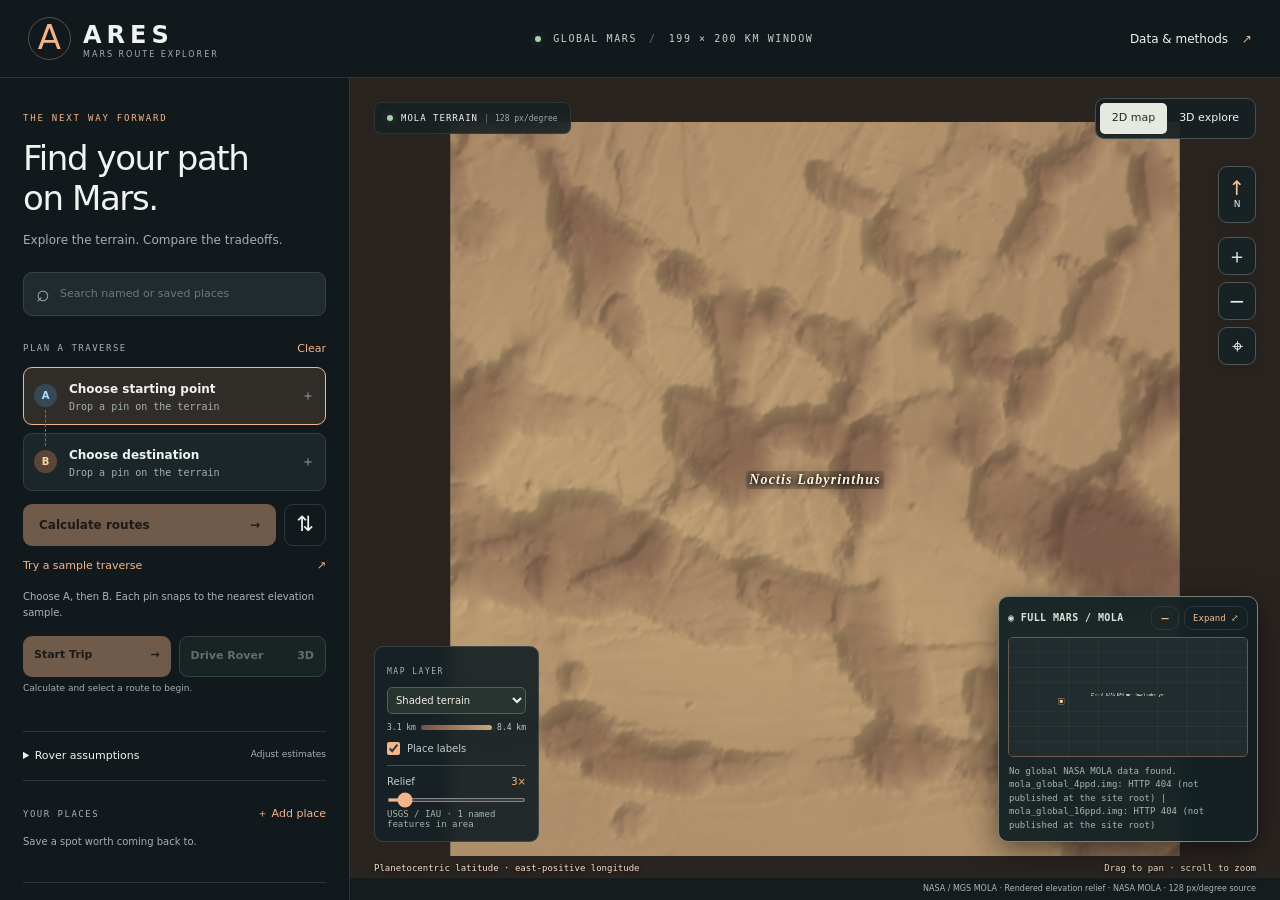
==== index.html @ cc0c3eae "Add files via upload" ====
<!doctype html>
<html lang="en">
<head>
<meta charset="utf-8"><meta name="viewport" content="width=device-width,initial-scale=1">
<meta name="theme-color" content="#11191c"><title>ARES V6 · Mars route explorer</title>
<link rel="stylesheet" href="style.css"><script defer src="bridge.js?v=6.1.1"></script><script defer src="app.js?v=6.1.1"></script>
</head>
<body>
<header class="topbar"><a class="brand" href="./" aria-label="ARES home"><span class="brandmark">A</span><strong>ARES<span>MARS ROUTE EXPLORER</span></strong></a><div class="mission"><span class="live-dot"></span> NOCTIS LABYRINTHUS <span class="divider">/</span> <span id="extent">GLOBAL MARS · REGIONAL ROUTING</span></div><button id="aboutBtn" class="subtle">Data & methods <span>↗</span></button></header>
<main>
<aside class="sidebar">
<div class="intro"><span class="eyebrow">THE NEXT WAY FORWARD</span><h1>Find your path<br>on Mars.</h1><p>Explore the terrain. Compare the tradeoffs.</p></div>
<div class="searchwrap"><span>⌕</span><input id="search" type="search" autocomplete="off" placeholder="Search named or saved places" aria-label="Search named and saved places"><div id="searchResults" class="search-results" hidden></div></div>
<div class="section-label">PLAN A TRAVERSE <button id="clearBtn" class="textbutton">Clear</button></div>
<div class="pin-inputs"><button id="startBtn" class="pin-input"><b class="pin-letter start">A</b><span><strong>Choose starting point</strong><small id="startText">Drop a pin on the terrain</small></span><i>＋</i></button><span class="pin-connector"></span><button id="endBtn" class="pin-input"><b class="pin-letter end">B</b><span><strong>Choose destination</strong><small id="endText">Drop a pin on the terrain</small></span><i>＋</i></button></div>
<div class="plan-row"><button id="planBtn" class="primary" disabled>Calculate routes <span>→</span></button><button id="swapBtn" class="square" title="Swap starting point and destination" aria-label="Swap pins">⇅</button></div>
<button id="demoBtn" class="sample-button">Try a sample traverse <span>↗</span></button>
<div id="routeStatus" class="route-status" role="status" aria-live="polite">Choose A, then B. Each pin snaps to the nearest elevation sample.</div>
<div class="trip-actions"><button id="startTripBtn" class="primary" disabled>Start Trip <span>→</span></button><button id="driveBtn" disabled>Drive Rover <span>3D</span></button></div><p id="tripActionHint" class="micro">Calculate and select a route to begin.</p><div id="routeCards" class="route-cards"></div>
<details class="rover-settings"><summary>Rover assumptions <span>Adjust estimates</span></summary><p class="micro">Concept rover, not a NASA vehicle specification.</p><div class="setting-grid">
<label>Level speed <span>km/h</span><input id="speed" type="number" min="0.01" max="20" step="0.01" value="2"></label>
<label>Mass <span>kg</span><input id="mass" type="number" min="50" max="10000" step="1" value="900"></label>
<label>Electronics <span>W</span><input id="power" type="number" min="0" max="5000" step="1" value="100"></label>
<label>Slope ceiling <span>°</span><input id="maxSlope" type="number" min="1" max="35" step="1" value="25"></label>
<label>Drive per sol <span>h</span><input id="hoursPerSol" type="number" min="0.1" max="24.6" step="0.1" value="6"></label>
<label>Efficiency <span>0–1</span><input id="efficiency" type="number" min="0.1" max="1" step="0.01" value="0.6"></label>
<label>Rolling coefficient<input id="rolling" type="number" min="0.01" max="0.5" step="0.01" value="0.08"></label>
</div><p class="micro">Safety routes use at most 15°. Changes clear previous estimates; calculate again to apply.</p></details>
<div class="section-label saved-title">YOUR PLACES <button id="favoriteBtn" class="textbutton">＋ Add place</button></div><div id="favorites" class="favorites"><p class="micro">Save a spot worth coming back to.</p></div>
<div class="sidebar-foot"><span class="tiny-orbit">◎</span><div>FOUNDING FATHERS<span>NASA Space Apps 2026 · Independent prototype</span></div></div>
</aside>
<section class="map-column" id="mapColumn" aria-label="Interactive Mars map">
<div id="map" class="map"><div id="terrainLoading" class="loading"><div class="spinner"></div><strong>Unfolding the Martian terrain</strong><span>Loading NASA MOLA terrain in your browser</span></div><div id="labels" class="labels"></div>
<div class="map-top"><div class="map-badge"><span class="live-dot"></span> MOLA TERRAIN <span>128 px/degree</span></div><div class="map-view-actions"><button id="profileToggle" class="profile-toggle" hidden aria-expanded="false" aria-controls="profilePanel">Show elevation</button><div class="view-switch"><button id="view2d" class="active">2D map</button><button id="view3d">3D explore</button></div></div></div>
<div id="actionHint" hidden class="action-hint">Click to place your starting point <button id="cancelTool" aria-label="Cancel pin placement">×</button></div>
<div class="map-tools"><button id="northBtn" class="compass" title="Face north" aria-label="Face north"><span id="compassArrow">↑</span><small>N</small></button><button id="zoomIn" aria-label="Zoom in">＋</button><button id="zoomOut" aria-label="Zoom out">−</button><button id="fitBtn" aria-label="Fit study area" title="Fit study area">⌖</button></div>
<div class="layer-panel"><label for="layer">MAP LAYER</label><select id="layer"><option value="terrain">Shaded terrain</option><option value="elevation">Elevation</option><option value="slope">Slope & barriers</option></select><div id="layerLegend" class="layer-legend"><span>Low</span><i></i><span>High</span></div><label class="check"><input id="labelsToggle" type="checkbox" checked> Place labels</label><label class="exaggeration">Relief <output id="exagValue">3×</output><input id="exaggeration" type="range" min="0" max="36" value="3" step="0.5"></label></div>
<div class="map-bottom"><span id="hoverReadout">Planetocentric latitude · east-positive longitude</span><span id="navigationHint">Drag to pan · scroll to zoom</span></div><div class="map-attribution">NASA / MGS MOLA · Rendered elevation relief · <span id="scaleLabel">200 km region</span></div>
</div>
<section id="profilePanel" hidden class="profile-panel" aria-label="Selected route elevation profile"><div class="profile-heading"><div><span class="eyebrow">READ THE TERRAIN</span><h2 id="profileTitle">Elevation along your route</h2></div><div id="profileStats" class="profile-stats"><span>Choose two points to compare routes</span></div></div><div class="chartwrap"><canvas id="profileChart" aria-label="Elevation above the MOLA areoid versus route distance"></canvas><div id="chartEmpty">Every journey starts with two points.<small>Drop A and B above, or try the sample traverse.</small></div><div id="chartTip" hidden></div></div><div class="profile-foot"><span id="profileFoot">Elevation: metres above MOLA areoid</span><span>Regional estimates · not certified navigation</span></div></section>
</section>
</main>
<div id="toast" class="toast" role="status" hidden></div>
<dialog id="placeDialog"><form id="placeForm"><span class="eyebrow">A PLACE TO RETURN TO</span><h2>Save this spot</h2><p id="placeCoords"></p><label>Place name<input id="placeName" maxlength="60" required placeholder="e.g. Northern lookout" autocomplete="off"></label><div class="dialog-actions"><button type="button" id="cancelPlace">Cancel</button><button class="primary" type="submit">Save place</button></div></form></dialog>
<dialog id="aboutDialog" class="about-dialog"><button id="closeAbout" class="close-dialog" aria-label="Close data and methods">×</button><span class="eyebrow">REAL TOPOGRAPHY. EXPLICIT ASSUMPTIONS.</span><h2>A map for exploring possibilities.</h2><p>ARES is a regional Mars route-planning prototype for NASA Space Apps 2026 — Founding Fathers. The original high-resolution Noctis Labyrinthus region is preserved, and region selection supports global MOLA when authentic NASA data is bundled with the deployed site.</p>
<h3>Data used</h3><ul class="sources"><li><a href="https://pds-geosciences.wustl.edu/missions/mgs/megdr.html" target="_blank" rel="noreferrer">NASA Planetary Data System · MGS MOLA MEGDR ↗</a><p>Topography from NASA’s Mars Global Surveyor Mars Orbiter Laser Altimeter. Product <code>MEGT00N180HB.IMG</code>, version 2.0, 128 pixels/degree. The original high-resolution Noctis terrain and Viking imagery are stored in mars_map.bin, not in the Python server. Elevations are signed 16-bit metres above the MOLA areoid, not planetary radii. Pixel centres use planetocentric latitude and east-positive longitude.</p><a href="https://pds-geosciences.wustl.edu/mgs/urn-nasa-pds-mgs_mola_topography_derived/meg128/megt00n180hb.lbl" target="_blank" rel="noreferrer">Original product label</a> · <a href="https://pds-geosciences.wustl.edu/mgs/urn-nasa-pds-mgs_mola_topography_derived/meg128/megt00n180hb.img" target="_blank" rel="noreferrer">Original elevation file (124 MB)</a></li>
<li><a href="https://planetarynames.wr.usgs.gov/GIS_Downloads" target="_blank" rel="noreferrer">USGS / IAU Gazetteer of Planetary Nomenclature ↗</a><p>Official named-feature centres inside the crop, extracted from the USGS Gazetteer of Planetary Nomenclature data. These are regional label anchors, not destinations certified for landing or driving. Your saved places are separate, personal labels.</p></li><li><a href="https://trek.nasa.gov/mars/" target="_blank" rel="noreferrer">NASA / JPL Mars Trek ↗</a><p>Reference explorer supplied in the brief. No Mars Trek screenshots or 3D assets are repackaged. Our map is shaded directly from the embedded MOLA elevations; the brown palette is illustrative, not true-colour orbital photography.</p></li></ul>
<h3>V6 static hosting and planet-wide terrain</h3><p>GitHub Pages runs this app directly in the browser, with Python routing via Pyodide. The Noctis area works using the supplied local binary. For global terrain, include real NASA MOLA MEGDR files (4 or 16 pixels per degree). The provided GitHub Pages Action can retrieve these original files at deployment, subject to NASA server availability. Selecting the whole planet is for coarse global visualization, not detailed rover hazard assessment. USGS/IAU named features come from the bundled gazetteer.</p><h3>Three A* objectives</h3><p>All searches use the full 433 × 433 grid and eight neighbours. Paths cannot cross diagonally between blocked cells. Both edge grade and local terrain slope are checked. Pins snap to native cells, within the current sampled elevation cell. Lines follow grid edges without cosmetic smoothing. Diagonals crossing a mesh triangle boundary are split at that boundary for distance, grade, energy and profile calculations.</p><ul><li><b>Fastest:</b> minimizes driving hours. Speed decreases with grade and DEM roughness.</li><li><b>Lowest energy:</b> minimizes rolling work, uphill gravitational work and electronics consumption. Gravity is assumed to be 3.71 m/s²; no downhill regeneration is credited.</li><li><b>Gentlest terrain:</b> minimizes distance weighted by slope and coarse DEM roughness; the slope ceiling is the lower of your setting and 15°. This is a safety and comfort proxy, not a measured accident probability.</li></ul><p>Heuristics are lower bounds on their respective costs. The algorithm may return identical paths when objectives agree. It reports no route when constraints cannot be met; it never substitutes a straight line.</p>
<h3>Model details & limits</h3><p>Speed = level speed ÷ [1 + (grade/10°)² + 0.35 × roughness]. Energy (Wh) = mass × 3.71 × [rolling coefficient × surface distance + uphill rise] ÷ (3,600 × efficiency), plus electronics watts × driving hours; distances in this energy formula are metres. Safety cost = km × [1 + 5 × (local slope/10°)² + 2 × roughness]. Roughness is the absolute four-neighbour elevation Laplacian divided by 200 m, capped at 3.</p><p>Distances use a 3,396 km Mars sphere and latitude-aware edge lengths. Display projection is local equirectangular. 3D relief exaggeration affects only the view. Drive sols divide driving hours by your selected hours per sol; stops, charging and mission operations are excluded.</p><p><b>The original Noctis samples are about 460 m apart. Larger selected areas are much coarser.</b> Some source cells are interpolated, and source-track gaps can be kilometres wide. Rock hazards, wheel-scale slopes, sand, soil bearing strength, traction and weather cannot be inferred reliably. This app is for comparing regional concepts, not commanding a rover.</p>
<h3>Version 3 driving controls</h3><p>WASD drives; Q/E turns in place without moving. Space brakes; C changes camera; P pauses; R resets the rover. In first person, drag the scene or use arrow keys to look around, and press L to centre. Automatic forward view is also available. Travel can be set from 1× to 100×, including decimal values. The simulation slope ceiling is independent of the route planner.</p><p>Every instruction waypoint is marked in the 3D world. The minimap shows only your next waypoint and the route trace. Passing within 150 m completes a waypoint; joining a later leg within 750 m skips earlier steps. Passing the end of a leg within this corridor also advances guidance. Progress never moves backward. Local minimap width can be set from 0.1 to 200 km.</p><h3>New surface imagery</h3><p>The sandbox includes a geographically cropped <a href="https://trek.nasa.gov/tiles/apidoc/trekAPI.html?body=mars" target="_blank" rel="noopener">NASA Mars Trek Viking VIS global colour mosaic</a>, layer <code>Mars_Viking_MDIM21_ClrMosaic_global_232m</code> (USGS MDIM 2.1). Level 7 WMTS tiles (about 326 m/pixel) were resampled to a 1024 × 1024 crop. It is embedded for offline use and aligned to the existing MOLA grid. Orbital imagery is regional, not wheel-scale detail. Procedural grain adds visual texture only; it does not affect elevation, obstacles, routes, or safety estimates. Daylight, sky and dust settings are illustrative.</p><h3>Trip directions & rover sandbox</h3><p>Start Trip lists exact collinear legs of your selected A* path. Bearings run clockwise from north; positive turn angles mean right, negative mean left. Elevation is in metres above the MOLA areoid. The upcoming turn occurs at the end of the listed leg. The last leg ends at the destination; the arrival entry has zero distance and no turn.</p><p>Drive Rover opens a new tab with an immutable copy of that route. Use W to accelerate, S to brake/reverse, A/D to steer, Space to brake, C to change camera, P to pause and R to reset. The on-screen keys support mouse and touch. Navigation automatically picks up later legs and accepts broad pass-by zones, as described above. The minimap, compass and off-route warning update from your position.</p><p>The sandbox uses true-scale MOLA relief (1×), a stylized six-wheel rover, arcade handling and selectable travel multipliers. The Viking orbital texture is real imagery; fine surface grain is decorative and is not hazard data. The rover stays on the DEM, stops at study-area boundaries and starts with the selected route's slope ceiling, then lets you change the driving ceiling independently. This is not validated vehicle dynamics. Plan times and energy estimates remain unchanged by gameplay.</p><p>WebGL provides the main renderer, with a lower-detail software 3D fallback. Switching away from the driving tab pauses it and clears held keys. V6 trip snapshots are stored in this browser and can be opened in a new rover-driving tab on the same published origin. Browser storage may be cleared at any time.</p><h3>Run & storage</h3><p>V6 runs as a static website on GitHub Pages. The published site needs no Python server. The browser loads Pyodide to execute the original routing algorithms; the JS bridge reads bundled terrain and site assets. Run <code>python -m http.server</code> locally only for development. GitHub Actions can download the optional authentic NASA global MOLA data during deployment. Hardware WebGL provides the full-resolution 3D mesh; browsers without WebGL use a software 3D renderer with a coarser display mesh. Routing always uses native-resolution data. Saved places stay in this browser’s local storage and are not synced. Changing the host or port creates a different browser storage origin.</p><p>Three.js r128 and OrbitControls are bundled under the MIT licence in app.js. Noctis source data retrieved 14 November 2026; the USGS/IAU Gazetteer file was provided with V6. Dataset details and crop checksum:</p><pre id="dataProvenance"></pre></dialog>
<dialog id="directionsDialog" class="directions-dialog"><header><div><span class="eyebrow">YOUR TRAVERSE, STEP BY STEP</span><h2 id="directionsTitle">Trip directions</h2><p id="directionsSummary"></p></div><button id="closeDirections" aria-label="Close directions">×</button></header><div class="directions-note">Bearings are clockwise from north. Each leg lists its distance, elevation and the turn at its end. These directions preserve every turn of the computed grid path.</div><ol id="directionsList" class="directions-list"></ol><footer><span>MOLA regional navigation · grid resolution varies by selected area</span><button id="dialogDriveBtn" class="primary">Drive this route</button></footer></dialog>
<section id="driveShell" hidden aria-label="Mars rover driving sandbox">
<header class="drive-header"><a class="brand" href="./" title="Return to planner"><span class="brandmark">A</span><strong>ARES<span>SURFACE OPERATIONS</span></strong></a><div class="drive-mission"><span class="live-dot"></span><span id="driveRouteName">LOADING TRAVERSE</span><b>ROVER SANDBOX</b></div><div class="drive-header-actions"><button id="environmentBtn" aria-expanded="false" aria-controls="environmentPanel">Environment</button><a class="planner-link" href="./">← Planner</a></div></header>
<div id="driveStage" tabindex="0" aria-label="Rover driving area. W accelerates, S brakes and reverses, A and D steer, Space brakes."></div>
<div id="driveLoading" class="drive-loading"><div class="spinner"></div><h2>Preparing surface operations</h2><p>Loading your selected route and NASA terrain.</p></div>
<div id="driveWaypoints" aria-hidden="true"></div><div class="drive-hud">
<aside class="drive-nav glass"><div class="eyebrow">ACTIVE GUIDANCE <span id="stepCounter">STEP 01</span></div><div class="next-maneuver"><span id="turnGlyph">↑</span><div><h1 id="driveInstruction">Head north</h1><p id="driveTurnDetail">Follow the selected route</p></div></div><div class="nav-distance"><strong id="nextDistance">—</strong><span>to next waypoint</span></div><p id="driveLegMeta" class="micro"></p><div id="driveProgressTrack"><i id="driveProgress"></i></div><p id="driveNotice" role="status" aria-live="polite">W to accelerate · A / D to steer</p><button id="driveAllSteps" class="textbutton">View all driving instructions →</button></aside>
<div class="drive-compass glass"><canvas id="driveCompass" width="440" height="104" aria-label="Compass showing rover heading, next waypoint and destination bearings"></canvas><div class="compass-legend"><span><i class="next-dot"></i> NEXT <b id="nextBearing">—</b></span><span><i class="dest-dot"></i> DESTINATION <b id="destinationBearing">—</b></span></div></div>
<aside class="drive-minimap glass"><div class="mini-title"><span>TRAVERSE MAP</span><select id="miniMode" aria-label="Minimap view"><option value="route">Full route</option><option value="local">Local zoom</option></select></div><canvas id="driveMini" width="300" height="236" aria-label="Minimap with rover position, route trace and next waypoint"></canvas><div id="localZoomControls" class="local-zoom" hidden><label for="localZoom">Local width <span><input id="localKm" type="number" min="0.1" max="200" step="0.1" value="6" aria-label="Local map width in kilometres"> km</span></label><input id="localZoom" type="range" min="0.1" max="200" step="0.1" value="6" aria-label="Local minimap zoom"></div><div class="mini-foot"><span><i class="next-dot"></i> YOU + NEXT WAYPOINT</span><span>NORTH UP</span></div></aside>
<div id="arrivalBanner" class="arrival-banner glass" hidden><span>✓</span><div><strong>Destination reached</strong><p>Traverse complete. You can keep exploring.</p></div></div>
<div class="drive-dashboard glass"><div class="speed-display"><strong id="roverSpeed">0.0</strong><span>KM/H · ARCADE</span></div><div><b id="roverElevation">—</b><small>ELEVATION / M</small></div><div><b id="roverGrade">—</b><small>TERRAIN SLOPE</small></div><div><b id="roverRemaining">—</b><small>ROUTE KM LEFT</small></div><div><b id="roverOdometer">0.00</b><small>KM DRIVEN</small></div></div>
<div class="drive-controls glass"><div class="camera-choices" role="group" aria-label="Camera view"><button id="chaseCamera" class="active" aria-pressed="true">Third person</button><button id="cockpitCamera" aria-pressed="false">First person</button></div><div id="lookControls" hidden><label class="look-row" for="lookMode">Cockpit look <select id="lookMode"><option value="auto">Automatic forward</option><option value="free">Free look</option></select></label><p>Drag the scene or use arrow keys to look around. L centres your view.</p><button id="centerLook" class="textbutton">Centre view · L</button></div>
<label class="range-label" for="travelRate">Travel multiplier <output id="travelValue">25×</output></label><input id="travelRate" type="range" min="1" max="100" step="0.1" value="25">
<label class="range-label" for="driveSlope">Driving slope ceiling <output id="slopeValue">25°</output></label><input id="driveSlope" type="range" min="0" max="90" step="1" value="25"><p id="slopeNote">Only affects free driving. Planner limits stay unchanged.</p><p>Q / E pivot in place. Travel is arcade-scaled.</p><div class="drive-action-row"><button id="pauseDrive">Pause · P</button><button id="resetDrive">Reset · R</button></div></div>
<div class="drive-keyboard glass" aria-label="Driving controls"><div class="key-row"><button data-drive-key="KeyW" aria-label="Drive forward">W</button></div><div class="key-row"><button data-drive-key="KeyA" aria-label="Steer left">A</button><button data-drive-key="KeyS" aria-label="Brake and reverse">S</button><button data-drive-key="KeyD" aria-label="Steer right">D</button></div><div class="key-row pivot-row"><button data-drive-key="KeyQ" aria-label="Turn in place left">Q</button><span>PIVOT</span><button data-drive-key="KeyE" aria-label="Turn in place right">E</button></div><button class="brake-key" data-drive-key="Space" aria-label="Brake">SPACE · BRAKE</button></div>
<div class="drive-statusbar"><span id="driveCoords">MARS / NOCTIS LABYRINTHUS</span><span id="renderMode">3D TERRAIN</span><span>WASD drive · Q/E pivot · C camera · L centre · P pause · R reset</span></div>
<section id="environmentPanel" class="environment-panel glass" hidden aria-label="Driving environment settings"><div class="environment-heading"><div><span class="eyebrow">MAKE MARS YOURS</span><h2>Environment</h2></div><button id="closeEnvironment" aria-label="Close environment settings">×</button></div>
<label class="range-label" for="dayTime">Time of day <output id="dayValue">14:00</output></label><input id="dayTime" type="range" min="0" max="24" step="0.25" value="14">
<label class="range-label" for="exposure">Light intensity <output id="exposureValue">1.00×</output></label><input id="exposure" type="range" min="0.2" max="2" step="0.05" value="1">
<label class="environment-select" for="skyStyle">Sky <select id="skyStyle"><option value="mars">Martian haze</option><option value="clear">Clear atmosphere</option><option value="storm">Dust storm</option></select></label>
<label class="range-label" for="dustLevel">Atmospheric dust <output id="dustValue">18%</output></label><input id="dustLevel" type="range" min="0" max="100" step="1" value="18">
<label class="environment-select" for="terrainTexture">Surface <select id="terrainTexture"><option value="orbital">NASA Viking mosaic</option><option value="regolith">Procedural regolith</option><option value="elevation">Elevation colours</option></select></label>
<label class="range-label" for="surfaceDetail">Ground grain <output id="detailValue">65%</output></label><input id="surfaceDetail" type="range" min="0" max="1" step="0.05" value="0.65">
<p id="textureCredit">NASA Viking / USGS MDIM 2.1 · 232 m mosaic product; bundled tiles sampled at about 326 m/pixel. Fine grain is decorative. Lighting is artistic, not an ephemeris.</p><button id="resetEnvironment">Reset environment</button></section>
</div>
<div id="cockpitFrame" hidden aria-hidden="true"><div class="cockpit-strut left"></div><div class="cockpit-strut right"></div><div class="cockpit-console"><span>ARES / NAVIGATION SYSTEM</span><i>+</i><span>CAM 01 · FRONT MAST</span></div></div>
<div id="pauseOverlay" class="pause-overlay" hidden><div class="glass"><span class="eyebrow">SURFACE OPERATIONS</span><h2>Trip paused</h2><p>Your rover is stationary. Resume when ready.</p><button id="resumeDrive" class="primary">Resume driving</button></div></div>
</section>

</body>
</html>
---- style.css ----
:root{--bg:#11191c;--panel:#172125;--line:#2b373b;--muted:#a3b0b3;--text:#f0f3ef;--accent:#f4b58b;--blue:#83c4ff;--green:#9bd6af;--gold:#f5cb72}*{box-sizing:border-box}body{margin:0;background:var(--bg);color:var(--text);font:14px/1.5 system-ui,-apple-system,BlinkMacSystemFont,"Segoe UI",sans-serif}button,input,select{font:inherit}button{cursor:pointer;color:inherit;background:transparent;border:1px solid var(--line);border-radius:9px;transition:background .15s,border-color .15s}button:hover{background:#2b383b}button:disabled{opacity:.42;cursor:default}button:focus-visible,input:focus-visible,select:focus-visible,summary:focus-visible{outline:2px solid var(--accent);outline-offset:3px}a{color:inherit}button,input,select{touch-action:manipulation}.topbar{height:78px;display:flex;align-items:center;justify-content:space-between;padding:0 28px;border-bottom:1px solid var(--line);gap:24px}.brand{display:flex;gap:12px;text-decoration:none;align-items:center}.brandmark{font-size:34px;line-height:1;font-weight:300;color:var(--accent);border:1px solid #5a5046;width:43px;height:43px;text-align:center;border-radius:50%;padding-top:2px}.brand strong{font-size:24px;letter-spacing:5px;font-weight:650}.brand strong span{display:block;font-size:8px;letter-spacing:2px;font-weight:500;color:var(--muted);margin-top:-4px}.mission{font:10px ui-monospace,monospace;letter-spacing:1.6px;color:#c6cecc;display:flex;align-items:center;gap:12px}.live-dot{display:inline-block;width:6px;height:6px;background:#a8d2ac;border-radius:50%;box-shadow:0 0 9px #a8d2ac44}.divider{color:#657073}.subtle{border:none;font-size:12px;padding:9px 0}.subtle span{color:var(--accent);margin-left:10px}main{display:grid;grid-template-columns:350px minmax(0,1fr);height:calc(100dvh - 78px);min-height:620px}.sidebar{overflow-y:auto;padding:28px 23px 18px;scrollbar-width:thin;scrollbar-color:#3e4c4f transparent;border-right:1px solid var(--line)}.eyebrow{font:9px ui-monospace,monospace;color:var(--accent);letter-spacing:1.8px}.intro h1{font-weight:480;font-size:34px;line-height:1.17;letter-spacing:-1.4px;margin:12px 0}.intro p{font-size:12px;color:var(--muted);margin:0 0 23px}.searchwrap{position:relative;display:flex;align-items:center;background:#202b2f;border:1px solid #354246;border-radius:9px;padding:0 12px;margin-bottom:24px}.searchwrap>span{font-size:23px;color:var(--muted);margin-right:8px}.searchwrap input{width:100%;background:none;color:var(--text);border:none;height:42px;font-size:11px;outline:none}.search-results{position:absolute;top:47px;left:0;right:0;z-index:50;background:#253136;border:1px solid #536166;border-radius:8px;box-shadow:0 10px 30px #0008;max-height:210px;overflow:auto}.search-results button{border:0;border-radius:0;width:100%;text-align:left;padding:12px;font-size:12px}.search-results small{display:block;color:var(--muted)}.search-results p{padding:10px;font-size:12px}.section-label{display:flex;align-items:center;justify-content:space-between;font:9px ui-monospace,monospace;letter-spacing:1.5px;color:var(--muted);margin-bottom:10px}.textbutton{padding:2px 0;border:0;font:11px system-ui;letter-spacing:0;color:var(--accent)}.pin-inputs{position:relative}.pin-input{width:100%;display:flex;text-align:left;align-items:center;gap:12px;padding:12px 10px;margin:8px 0;background:#1b262a;border:1px solid #324045}.pin-input.active{border-color:var(--accent);background:#302d29}.pin-input strong{font-size:12px;font-weight:550;display:block}.pin-input small{font:10px ui-monospace,monospace;color:var(--muted);display:block;margin-top:3px}.pin-input i{font-style:normal;margin-left:auto;color:#95a3a8}.pin-letter{width:23px;height:23px;display:grid;place-items:center;font-size:10px;border-radius:50%;z-index:1;background:#344955;color:#b3ddfa}.pin-letter.end{background:#5b4536;color:#ffd4ac}.pin-connector{position:absolute;height:36px;border-left:1px dashed #64777d;left:22px;top:43px}.plan-row{display:flex;gap:8px;margin-top:13px}.primary{background:var(--accent);color:#271d15;border:none;padding:12px 16px;font-weight:650;font-size:12px}.primary:hover{background:#ffd0ab}.plan-row .primary{flex:1;display:flex;justify-content:space-between;align-items:center}.square{width:42px;font-size:21px}.sample-button{width:100%;border:none;color:var(--accent);font-size:11px;padding:12px 0;display:flex;justify-content:space-between}.route-status{font-size:10px;line-height:1.6;color:#a8b5b8;min-height:35px;margin:3px 0 12px}.route-cards{display:flex;flex-direction:column;gap:9px}.route-card{width:100%;text-align:left;padding:13px 14px;background:#1b262a;border-color:#344045;border-left:3px solid var(--route-color);position:relative}.route-card.selected{background:#263337;border-color:var(--route-color);border-left-width:3px}.route-card .card-top{display:flex;justify-content:space-between;align-items:center;margin-bottom:6px}.route-card h3{font-size:12px;font-weight:600;margin:0;color:var(--route-color)}.route-card .radio{height:12px;width:12px;border:1px solid #88989c;border-radius:50%}.route-card.selected .radio{border:3px solid #273337;background:var(--route-color);box-shadow:0 0 0 1px var(--route-color)}.route-card .big{font-size:22px;font-weight:550;letter-spacing:-.5px}.route-card .big small{font-size:11px;font-weight:400;color:#a3b0b3;letter-spacing:0}.route-card .metrics{display:flex;gap:16px;color:#c6cfce;font-size:11px}.route-card .description{font-size:10px;color:#a6b3b4;margin-top:5px}.route-card.unavailable{opacity:.65;cursor:default}.rover-settings{border-top:1px solid var(--line);border-bottom:1px solid var(--line);margin-top:22px;padding:16px 0;font-size:12px}.rover-settings summary{cursor:pointer;font-size:11px}.rover-settings summary span{float:right;font-size:9px;color:var(--muted)}.setting-grid{display:grid;grid-template-columns:1fr 1fr;gap:12px}.setting-grid label{font-size:10px;color:#c3cecf}.setting-grid label span{float:right;color:#83969b}input[type=number],#placeName{width:100%;padding:8px 9px;background:#0f181b;border:1px solid #3b4b50;border-radius:6px;color:var(--text);margin-top:5px}.micro{font-size:10px;color:var(--muted);line-height:1.7}.saved-title{margin-top:23px}.favorite-row{display:flex;align-items:center;gap:6px;margin:5px 0}.favorite-row .place-name{flex:1;text-align:left;border:0;padding:7px 0;overflow:hidden;text-overflow:ellipsis;font-size:11px;white-space:nowrap}.favorite-row .place-name::before{content:'★';color:var(--gold);margin-right:9px}.favorite-row button:not(.place-name){border:0;font-size:10px;padding:5px;color:var(--muted)}.sidebar-foot{display:flex;gap:10px;align-items:center;margin-top:32px;padding-top:18px;border-top:1px solid var(--line);font:8px ui-monospace,monospace;letter-spacing:1.1px;color:#b1bebb}.sidebar-foot span:not(.tiny-orbit){display:block;font:8px system-ui;color:#778c91;margin-top:5px;letter-spacing:0}.tiny-orbit{font-size:26px;color:var(--accent)}.map-column{min-width:0;display:grid;grid-template-rows:minmax(370px,1fr) 218px}.map{position:relative;overflow:hidden;background:#251f1a;isolation:isolate}.map>canvas{position:absolute;inset:0;display:block;width:100%;height:100%;touch-action:none}.map-top{position:absolute;z-index:5;left:24px;right:24px;top:20px;display:flex;justify-content:space-between;align-items:center;gap:12px;pointer-events:none}.map-top>*{pointer-events:auto}.map-badge{display:flex;align-items:center;gap:8px;padding:10px 12px;background:#172024db;border:1px solid #63706a44;border-radius:7px;font:9px ui-monospace,monospace;letter-spacing:1px;backdrop-filter:blur(10px)}.map-badge>span:last-child{font-size:8px;color:#9eada9;letter-spacing:0;border-left:1px solid #58635d;padding-left:8px}.view-switch{background:#172024eb;padding:4px;border:1px solid #45504d;border-radius:9px;display:flex}.view-switch button{font-size:11px;border:0;padding:7px 12px;border-radius:5px}.view-switch button.active{background:#e5e9df;color:#242a25}.action-hint{position:absolute;z-index:6;top:79px;left:50%;transform:translateX(-50%);background:#f5e3cc;color:#33261b;padding:9px 11px 9px 16px;border-radius:7px;box-shadow:0 3px 20px #0003;font-size:11px;white-space:nowrap}.action-hint button{border:none;color:#674c36;margin-left:9px;font-size:17px;padding:0 5px}.map-tools{position:absolute;z-index:6;right:24px;top:88px;display:flex;flex-direction:column;gap:7px}.map-tools button{width:38px;height:38px;background:#182326ef;border-color:#4e5855;font-size:20px;box-shadow:0 3px 14px #0002}.map-tools button.compass{height:57px;margin-bottom:7px}.compass span{display:block;color:#f5c39a;line-height:1}.compass small{font-size:9px;display:block}.layer-panel{position:absolute;z-index:5;bottom:58px;left:24px;background:#162125eb;border:1px solid #59625b88;backdrop-filter:blur(8px);border-radius:9px;width:165px;padding:12px}.layer-panel>label:first-child{font:8px ui-monospace,monospace;color:#a6b4b0;letter-spacing:1.5px}.layer-panel select{width:100%;margin-top:7px;background:#27332f;color:#f2efe6;border:1px solid #526158;border-radius:5px;font-size:10px;padding:6px 4px}.layer-legend{display:flex;gap:5px;align-items:center;margin:9px 0;font:8px ui-monospace,monospace;color:#bdc8c1}.layer-legend i{height:5px;flex:1;border-radius:4px;background:linear-gradient(90deg,#43302b,#a77850,#e4d6ae)}.layer-panel .check{font-size:10px;color:#c3ceca;display:flex;gap:7px;align-items:center}.layer-panel input[type=checkbox]{accent-color:var(--accent);margin:0}.exaggeration{display:block;margin-top:9px;padding-top:8px;border-top:1px solid #46534b;font-size:10px;color:#c3ceca}.exaggeration output{float:right;color:var(--accent)}.exaggeration input{display:block;width:100%;height:4px;accent-color:var(--accent);margin:9px 0 2px}.map-bottom{position:absolute;z-index:5;bottom:27px;left:24px;right:24px;display:flex;justify-content:space-between;font:9px ui-monospace,monospace;color:#f0e0cc;text-shadow:0 1px 4px black;gap:10px;pointer-events:none}.map-attribution{position:absolute;bottom:0;left:0;right:0;padding:5px 24px;background:#111b1ec9;color:#a9b9b3;font-size:8px;text-align:right;z-index:5}.labels{position:absolute;inset:0;pointer-events:none;z-index:3;overflow:hidden}.map-label{position:absolute;white-space:nowrap;transform:translate(-50%,-100%);font-size:11px;text-shadow:0 1px 5px #000,0 0 9px #000;color:#fff7dc;letter-spacing:1px;font-weight:500}.map-label.official{font:italic 14px Georgia,serif;letter-spacing:2px}.map-label.pin{display:flex;align-items:center;gap:8px;padding:6px 10px;border-radius:7px;background:#172326e6;border:1px solid #798c8b;letter-spacing:0;font-size:10px;text-shadow:none;transform:translate(-50%,-125%)}.map-label.pin b{width:20px;height:20px;display:grid;place-items:center;border-radius:50%;background:var(--blue);color:#19252c}.map-label.pin.end b{background:var(--accent)}.map-label.favorite{color:#ffe6a2;font-size:10px}.profile-panel{border-top:1px solid #3c4541;background:#172125;padding:19px 25px 10px;min-width:0}.profile-heading{display:flex;justify-content:space-between;gap:16px;align-items:center}.profile-heading .eyebrow{font-size:8px}.profile-heading h2{font-size:14px;margin:4px 0 0;font-weight:550;letter-spacing:-.1px}.profile-stats{display:flex;gap:23px;font:10px ui-monospace,monospace;color:#bbc7c6}.profile-stats b{display:block;color:#f1f1e9;font-size:13px;font-weight:500;margin-bottom:3px}.profile-stats small{font-size:8px;color:#82979d}.chartwrap{position:relative;height:108px;margin-top:10px}.chartwrap canvas{display:block;width:100%;height:100%}#chartEmpty{position:absolute;inset:0;display:grid;place-content:center;text-align:center;color:#a9b9bb;font-size:12px}#chartEmpty small{display:block;color:#70868d;font-size:10px;margin-top:6px}.profile-foot{display:flex;justify-content:space-between;font-size:8px;color:#7d9299;margin-top:6px;gap:12px}#chartTip{position:absolute;top:0;background:#0d171be8;border:1px solid #536268;border-radius:5px;padding:6px 9px;font:10px ui-monospace,monospace;pointer-events:none;z-index:2}.loading{position:absolute;inset:0;background:#182124;z-index:20;display:flex;align-items:center;justify-content:center;flex-direction:column;gap:13px}.loading strong{font-size:17px;font-weight:500}.loading span{color:var(--muted);font-size:11px}.spinner{border:2px solid #3a494a;border-top-color:var(--accent);width:30px;height:30px;border-radius:50%;animation:spin 1s linear infinite;margin-bottom:10px}@keyframes spin{to{transform:rotate(360deg)}}.toast{position:fixed;bottom:25px;left:50%;transform:translateX(-50%);padding:12px 19px;border:1px solid #677a78;background:#21302f;color:#f8e9d2;box-shadow:0 9px 35px #0007;z-index:100;border-radius:8px;font-size:12px;max-width:90vw}.toast[hidden],#chartTip[hidden],[hidden]{display:none!important}dialog{color:var(--text);background:#182326;border:1px solid #4a5a5f;border-radius:14px;padding:30px;width:410px;max-width:92vw;box-shadow:0 20px 100px #0007}dialog::backdrop{background:#071013b8;backdrop-filter:blur(5px)}dialog h2{font-size:25px;font-weight:500;letter-spacing:-.7px;margin:12px 0}dialog p{font-size:12px;color:#b8c5c6}dialog label{display:block;font-size:11px;color:#b8c5c6}.dialog-actions{display:flex;justify-content:flex-end;gap:8px;margin-top:22px}.dialog-actions button{padding:9px 17px;font-size:12px}.about-dialog{width:740px;max-height:87vh;padding:35px 40px}.close-dialog{position:absolute;top:12px;right:15px;border:none;font-size:22px}.about-dialog h3{font-size:14px;margin-top:25px}.about-dialog p,.about-dialog li{font-size:12px;line-height:1.8;color:#b7c6c8}.about-dialog ul{padding-left:18px}.about-dialog a{color:var(--accent)}.about-dialog code{color:#deddd1;font-size:11px}.about-dialog pre{white-space:pre-wrap;word-break:break-all;font-size:9px;color:#98acae;background:#111c20;padding:12px;border-radius:7px}.sources>li{padding-bottom:13px}.sources p{margin:6px 0}.sources>li>a:first-child{font-weight:600}#map.placing canvas{cursor:crosshair}
@media(min-width:1500px){main{grid-template-columns:380px minmax(0,1fr)}.sidebar{padding:32px}.map-column{grid-template-rows:minmax(400px,1fr) 240px}.chartwrap{height:125px}}
@media(max-width:1050px){.mission{display:none}main{grid-template-columns:310px minmax(0,1fr)}.sidebar{padding:23px 18px}.map-top{left:16px;right:16px}.map-badge>span:last-child{display:none}.profile-stats{gap:12px}.profile-stats span:last-child{display:none}.map-bottom #navigationHint{display:none}.map-column{grid-template-rows:minmax(370px,1fr) 218px}.profile-panel{padding-left:17px;padding-right:17px}}
@media(max-width:720px){.topbar{height:64px;padding:0 17px}.brand strong{font-size:21px}.brandmark{width:36px;height:36px;font-size:28px}.subtle{font-size:10px}main{height:auto;display:flex;flex-direction:column;min-height:0}.sidebar{order:2;overflow:visible;border:0;padding:22px;display:block}.intro{display:none}.searchwrap{margin-bottom:16px}.map-column{order:1;display:grid;grid-template-rows:55dvh 207px;min-height:570px}.map{min-height:360px}.map-top{top:12px}.map-badge{font-size:8px;padding:9px}.view-switch button{padding:6px 9px;font-size:10px}.layer-panel{left:14px;bottom:56px;width:140px;padding:9px}.map-tools{right:14px;top:70px}.map-tools button{width:33px;height:33px}.map-bottom{left:14px;right:14px;font-size:8px}.action-hint{top:65px;font-size:10px;padding:7px 8px 7px 12px}.profile-heading h2{font-size:12px}.profile-stats{font-size:9px;gap:12px}.profile-stats b{font-size:12px}.profile-stats span:nth-child(3){display:none}.profile-foot span:last-child{display:none}.chartwrap{height:105px}.about-dialog{padding:27px 22px}.sidebar-foot{margin-top:22px}.route-cards{display:grid;grid-template-columns:1fr}.search-results{top:45px}.topbar .brand strong span{font-size:7px}}
@media(prefers-reduced-motion:reduce){*{scroll-behavior:auto!important;transition:none!important}.spinner{animation:none}}
/* ARES 2: trip briefing and surface-operations HUD */
.trip-actions{display:grid;grid-template-columns:1fr 1fr;gap:8px;margin:12px 0 3px}.trip-actions button{padding:11px;font-size:11px;font-weight:600;display:flex;justify-content:space-between}.trip-actions button:not(.primary){border-color:#647c76;color:#c6e7d8;background:#20352e}#tripActionHint{margin:4px 0 13px;font-size:9px}.directions-dialog{width:780px;max-height:87dvh;padding:0;overflow:hidden}.directions-dialog>header{display:flex;justify-content:space-between;gap:15px;padding:26px 28px 15px;border-bottom:1px solid var(--line)}.directions-dialog h2{font-size:23px;margin:7px 0}.directions-dialog header p{margin:0;font:11px ui-monospace,monospace}.directions-dialog header button{align-self:flex-start;border:0;font-size:26px}.directions-note{font-size:11px;line-height:1.7;color:#9eb3b7;padding:14px 28px;background:#101c20}.directions-list{margin:0;padding:0 28px;list-style:none;overflow:auto;max-height:52dvh;scrollbar-width:thin}.direction-item{display:grid;grid-template-columns:32px 1fr;gap:11px;border-bottom:1px solid var(--line);padding:17px 0}.step-number{font:11px ui-monospace,monospace;display:grid;place-items:center;border:1px solid #526561;color:var(--accent);width:28px;height:28px;border-radius:50%}.step-title{display:flex;justify-content:space-between;gap:14px;font-size:13px;color:#f3f3e7}.step-title strong{font-weight:550}.step-title span{font:11px ui-monospace,monospace;color:var(--accent)}.step-metrics{display:flex;flex-wrap:wrap;gap:6px 19px;margin-top:7px;font:10px/1.6 ui-monospace,monospace;color:#a6babd}.step-turn{font-size:11px;margin-top:7px;color:#c5dbd7}.direction-item.arrival{border-bottom:0}.direction-item.arrival .step-number{background:#324a3c;color:#b7e1b7}.directions-dialog>footer{padding:15px 28px;display:flex;justify-content:space-between;align-items:center;gap:12px;border-top:1px solid var(--line)}.directions-dialog footer span{font-size:9px;color:#829b9c}.driving>main,.driving>.topbar{display:none}.driving{overflow:hidden;background:#51382b}.driving #dialogDriveBtn{display:none}#driveShell{position:fixed;inset:0;overflow:hidden}.drive-header{position:absolute;inset:0 0 auto;height:72px;background:#101c20ee;border-bottom:1px solid #61777345;padding:0 26px;display:flex;align-items:center;justify-content:space-between;z-index:10}.drive-header .brand strong{font-size:22px}.drive-header .brandmark{width:38px;height:38px;font-size:29px}.drive-header .brand strong span{font-size:7px}.drive-mission{display:flex;align-items:center;gap:12px;font:10px ui-monospace,monospace;letter-spacing:1px}.drive-mission>b{font:8px ui-monospace,monospace;border:1px solid #746653;color:#ecc69a;border-radius:5px;padding:5px 7px;margin-left:4px}.planner-link{font-size:11px;color:#cbdbd6;text-decoration:none;padding:10px 13px;border:1px solid #4d625f;border-radius:7px}#driveStage{position:absolute;inset:72px 0 0;background:#c98c60;outline:none}#driveStage canvas{display:block;width:100%;height:100%;touch-action:none}.drive-loading{position:absolute;inset:72px 0 0;z-index:40;background:#152226;display:flex;flex-direction:column;align-items:center;justify-content:center}.drive-loading h2{font-size:23px;font-weight:450;margin:8px}.drive-loading p{font-size:12px;color:#a2b6b8}.drive-loading a{color:var(--accent)}.drive-hud{position:absolute;inset:72px 0 0;pointer-events:none;z-index:5}.drive-hud button,.drive-hud select,.drive-hud a{pointer-events:auto}.glass{background:#142327e8;border:1px solid #68807865;backdrop-filter:blur(12px);border-radius:11px;box-shadow:0 8px 30px #0002}.drive-nav{position:absolute;left:24px;top:24px;width:305px;padding:18px 20px}.drive-nav .eyebrow{font-size:8px;color:#91c8c6;letter-spacing:1.5px}.drive-nav .eyebrow span{float:right;color:#8ba29f;font-size:8px}.next-maneuver{display:flex;gap:14px;align-items:center;margin:15px 0}.next-maneuver>span{font-size:38px;color:#a0ded4;width:39px;text-align:center}.next-maneuver h1{font-size:20px;line-height:1.25;letter-spacing:-.4px;margin:0;font-weight:550}.next-maneuver p{margin:5px 0 0;font-size:11px;color:#b5c8c6}.nav-distance{display:flex;align-items:baseline;gap:10px}.nav-distance strong{font-size:29px;font-weight:500;letter-spacing:-1px}.nav-distance span{font-size:10px;color:#91a9ab}.drive-nav .micro{font-size:10px;margin:8px 0 12px}#driveProgressTrack{height:3px;border-radius:3px;background:#415555;overflow:hidden;margin-bottom:12px}#driveProgress{display:block;height:100%;width:0;background:#89d4c6;transition:width .2s}#driveNotice{font-size:10px;line-height:1.65;color:#bad0c9;min-height:32px;margin:0 0 10px}.drive-nav .textbutton{font-size:10px;color:#e2b891}.drive-compass{position:absolute;left:50%;transform:translateX(-50%);top:24px;width:370px;border-radius:9px;overflow:hidden;padding:0 10px 10px}.drive-compass canvas{display:block;width:100%;height:83px}.compass-legend{display:flex;justify-content:space-between;padding:0 10px;font:8px ui-monospace,monospace;color:#9fb6b6;letter-spacing:.4px}.compass-legend b{font-weight:400;color:#e9f0e7;margin-left:3px}.next-dot,.dest-dot{width:5px;height:5px;display:inline-block;background:#82ded9;margin-right:5px;border-radius:50%}.dest-dot{background:#f4c273;transform:rotate(45deg);border-radius:0}.drive-minimap{position:absolute;right:24px;top:24px;width:244px;padding:12px;border-radius:10px}.mini-title{display:flex;align-items:center;justify-content:space-between;font:8px ui-monospace,monospace;letter-spacing:1px;margin-bottom:10px;color:#bcd0c7}.mini-title select{background:#283b3c;color:#d6e7dc;border:1px solid #526864;border-radius:4px;font:9px system-ui;padding:3px 5px}.drive-minimap canvas{display:block;width:100%;height:174px;border-radius:5px;background:#423326}.mini-foot{display:flex;justify-content:space-between;font:7px ui-monospace,monospace;color:#9cb5b0;margin-top:10px;letter-spacing:.5px}.drive-dashboard{position:absolute;left:24px;bottom:48px;display:flex;align-items:center;gap:25px;padding:15px 21px;min-height:84px}.drive-dashboard .speed-display{padding-right:24px;border-right:1px solid #46605c}.speed-display strong{display:block;font:34px ui-monospace,monospace;color:#f3ead8;letter-spacing:-1.5px}.speed-display>span{display:block;font:7px ui-monospace,monospace;color:#9fb5b3;letter-spacing:1.5px}.drive-dashboard b{display:block;font:15px ui-monospace,monospace;font-weight:400;color:#e1ece0}.drive-dashboard small{display:block;font:7px ui-monospace,monospace;letter-spacing:1px;color:#95adaa;margin-top:6px}.drive-controls{position:absolute;right:24px;bottom:48px;width:264px;padding:13px}.camera-choices{display:grid;grid-template-columns:1fr 1fr;background:#101b1f;padding:3px;border-radius:6px;gap:4px}.camera-choices button{border:0;padding:8px 4px;font-size:10px;border-radius:4px}.camera-choices button.active{background:#d5e2d4;color:#23352e}.travel-row{display:flex;align-items:center;justify-content:space-between;margin-top:12px;gap:8px;font-size:10px;color:#aec5bd}.travel-row select{color:#e4d2ac;background:#243935;border:1px solid #52685b;padding:4px;font:9px system-ui;border-radius:4px;max-width:139px}.drive-controls p{color:#7f9998;font-size:8px;line-height:1.6;margin:9px 0}.drive-action-row{display:grid;grid-template-columns:1fr 1fr;gap:6px}.drive-action-row button{padding:5px;font-size:9px;border-color:#415954;border-radius:5px}.drive-statusbar{position:absolute;bottom:0;left:0;right:0;background:#111f23db;padding:9px 24px;display:flex;justify-content:space-between;gap:20px;font:8px ui-monospace,monospace;letter-spacing:.4px;color:#adbfba}.drive-keyboard{position:absolute;left:24px;top:350px;padding:12px;background:#142327ac}.key-row{display:flex;justify-content:center;gap:5px;margin-bottom:5px}.key-row button{width:32px;height:30px;border-radius:5px;border-color:#73807779;background:#33433caa;font:12px ui-monospace,monospace;color:#efe3c9;user-select:none;touch-action:none}.key-row button.held,.brake-key.held{background:#baad8c;color:#172728}.drive-keyboard .brake-key{width:106px;padding:5px 0;font:7px ui-monospace,monospace;border-radius:5px;touch-action:none;user-select:none}.arrival-banner{position:absolute;top:152px;left:50%;transform:translateX(-50%);padding:14px 21px;display:flex;gap:15px;align-items:center;border-color:#97d0a5;max-width:390px}.arrival-banner>span{font-size:27px;color:#ace4b2}.arrival-banner strong{font-size:15px}.arrival-banner p{margin:3px 0 0;font-size:10px;color:#a6c7b9}.pause-overlay{position:absolute;inset:72px 0 0;background:#09171980;z-index:30;display:grid;place-items:center;backdrop-filter:blur(4px)}.pause-overlay>div{width:330px;padding:30px;text-align:center}.pause-overlay h2{font-size:29px;font-weight:450;margin:15px 0 10px}.pause-overlay p{font-size:12px;color:#a6b9b7}.pause-overlay button{margin-top:10px}#cockpitFrame{position:absolute;inset:72px 0 0;z-index:2;pointer-events:none;overflow:hidden}.cockpit-strut{position:absolute;height:120%;width:20px;top:5%;background:linear-gradient(90deg,#0c181d,#2e3d3d,#081519);box-shadow:0 0 12px #0005}.cockpit-strut.left{left:10%;transform:rotate(-17deg)}.cockpit-strut.right{right:10%;transform:rotate(17deg)}.cockpit-console{position:absolute;left:10%;right:10%;bottom:-20px;height:140px;background:linear-gradient(#233432,#0b181c);border:2px solid #5b6d61;border-radius:100% 100% 0 0;padding:45px 100px;display:flex;justify-content:space-between;gap:20px;font:8px ui-monospace,monospace;color:#87aa9c;letter-spacing:1px}.cockpit-console i{position:absolute;left:50%;bottom:200px;transform:translateX(-50%);font:24px ui-monospace,monospace;color:#b3ddd488}.drive-mission b{white-space:nowrap}
@media(max-width:1180px){.drive-compass{width:300px;left:54%}.drive-nav{width:275px;left:16px;padding:15px}.drive-minimap{right:16px;width:204px}.drive-minimap canvas{height:148px}.drive-dashboard{left:16px;gap:14px;padding:13px 15px}.drive-dashboard>div:last-child{display:none}.drive-controls{right:16px;width:240px}.drive-statusbar span:last-child{display:none}.drive-keyboard{left:16px;top:332px}}
@media(max-width:850px){.drive-mission{display:none}.drive-header{padding:0 14px}.drive-nav{top:130px;width:230px}.drive-compass{top:14px;left:16px;transform:none;width:300px}.drive-minimap{top:14px;width:175px}.drive-minimap canvas{height:125px}.drive-nav h1{font-size:17px}.next-maneuver{margin:10px 0}.nav-distance strong{font-size:22px}.drive-keyboard{top:auto;bottom:158px}.drive-dashboard{bottom:46px;gap:12px}.drive-dashboard .speed-display{padding-right:10px}.drive-dashboard>div:nth-child(4){display:none}.speed-display strong{font-size:25px}.drive-controls{width:210px;bottom:46px}.drive-controls p{font-size:7px}.arrival-banner{top:240px;width:240px;left:auto;right:15px;transform:none}.directions-dialog>header,.directions-note,.directions-list,.directions-dialog>footer{padding-left:18px;padding-right:18px}}
@media(max-width:600px){.drive-header{height:60px}.drive-hud,#driveStage,#cockpitFrame,.pause-overlay,.drive-loading{top:60px}.drive-compass{width:calc(100% - 190px);left:10px;top:10px;min-width:180px;padding:0 4px 7px}.drive-compass canvas{height:70px}.compass-legend{font-size:6px;padding:0 3px}.drive-minimap{right:10px;width:158px;top:10px;padding:8px}.drive-minimap canvas{height:104px}.mini-title span{display:none}.mini-foot{font-size:6px}.drive-nav{top:117px;left:10px;width:210px;padding:12px}.drive-nav .eyebrow{font-size:6px}.next-maneuver h1{font-size:15px}.next-maneuver>span{font-size:28px;width:28px}.next-maneuver p,.drive-nav .micro,#driveNotice{font-size:8px}.drive-nav .micro{margin:4px 0}.nav-distance strong{font-size:20px}.nav-distance span{font-size:8px}.drive-nav #driveNotice{min-height:24px;margin-bottom:4px}.drive-nav .textbutton{font-size:8px}.drive-dashboard{left:10px;bottom:38px;padding:10px;gap:10px}.drive-dashboard>div:nth-child(3){display:none}.drive-dashboard b{font-size:12px}.drive-dashboard small{font-size:6px}.drive-controls{right:10px;bottom:38px;width:174px;padding:9px}.camera-choices button{font-size:8px;padding:6px 2px}.travel-row{display:block;margin-top:6px}.travel-row label{font-size:8px}.travel-row select{float:right;max-width:100px;font-size:8px}.drive-controls p{clear:both;font-size:6px}.drive-keyboard{left:10px;bottom:136px;padding:9px}.key-row button{width:30px;height:30px}.drive-keyboard .brake-key{width:100px}.drive-statusbar{font-size:6px;padding:8px 10px}.arrival-banner{top:310px;right:10px;width:180px;padding:10px}.arrival-banner strong{font-size:11px}.arrival-banner p{font-size:8px}.step-title{font-size:11px}.step-title span,.step-metrics,.step-turn{font-size:9px}.directions-dialog>footer span{display:none}.cockpit-console{padding:45px 15px;font-size:6px}}
/* Version 3 layout and driving controls. */
.action-hint{display:none!important}.map-column{grid-template-rows:minmax(0,1fr);min-height:0}.map-column.has-profile{grid-template-rows:minmax(0,1fr) 218px}.map-view-actions{display:flex;align-items:center;gap:9px;pointer-events:auto}.profile-toggle{background:#172024ed;border-color:#73867d;color:#e8dec8;font-size:10px;padding:11px 13px}.drive-header-actions{display:flex;align-items:center;gap:10px}.drive-header-actions>button{font-size:11px;padding:10px 13px}.drive-hud input,.drive-hud label,.drive-hud summary{pointer-events:auto}.drive-controls{width:280px;max-height:calc(100dvh - 420px);overflow:auto;scrollbar-width:thin}.drive-controls input[type=range],.environment-panel input[type=range],.local-zoom>input{width:100%;height:5px;margin:10px 0 5px;accent-color:#e8b789;cursor:pointer}.range-label{display:flex;justify-content:space-between;gap:12px;font-size:10px;color:#bdd0c9;margin-top:13px}.range-label output{color:#f0cf9e;font:10px ui-monospace,monospace}.look-row,.environment-select{display:flex;justify-content:space-between;align-items:center;gap:8px;font-size:10px;color:#bdd0c9;margin-top:12px}.look-row select,.environment-select select{max-width:165px;font-size:10px;background:#263b38;color:#e2e9db;border:1px solid #536b62;border-radius:4px;padding:6px}.drive-controls .textbutton{font-size:9px;padding:0}.local-zoom{padding:8px 0 1px}.local-zoom label{display:flex;align-items:center;justify-content:space-between;font-size:9px;color:#bdd0c9}.local-zoom input[type=number]{width:65px;margin:0;padding:4px 5px;font:10px ui-monospace,monospace;text-align:right}.local-zoom>input{margin:10px 0 3px}.pivot-row{align-items:center}.pivot-row span{font:7px ui-monospace,monospace;color:#b5c7bc;width:32px;text-align:center}.drive-keyboard{top:350px}.environment-panel{position:absolute;z-index:15;right:322px;bottom:48px;width:300px;padding:20px;max-height:calc(100dvh - 190px);overflow:auto;pointer-events:auto;scrollbar-width:thin}.environment-heading{display:flex;align-items:center;justify-content:space-between}.environment-heading .eyebrow{font-size:7px;letter-spacing:1px;color:#cda97f}.environment-heading h2{font-size:20px;margin:4px 0 10px;font-weight:450}.environment-heading button{font-size:24px;border:0;padding:0 0 10px 10px}.environment-panel p{font-size:9px;line-height:1.7;color:#9eb4ad;margin:14px 0}.environment-panel #resetEnvironment{font-size:10px;width:100%;padding:7px}.environment-panel input[type=range]{margin-bottom:9px}#driveWaypoints{position:absolute;inset:72px 0 0;pointer-events:none;z-index:3;overflow:hidden}.world-waypoint{position:absolute;top:0;left:0;display:block;border:1px solid #cdb68099;color:#f1d7a5;background:#302b1cbb;border-radius:30px;font:10px ui-monospace,monospace;padding:5px 8px;white-space:nowrap;box-shadow:0 2px 8px #0004}.world-waypoint::after{content:'';position:absolute;top:100%;left:50%;height:9px;border-left:1px solid #cdb680}.world-waypoint.next{background:#102f31de;color:#b7fff1;border-color:#91e2d1;font-size:11px;padding:7px 10px}.world-waypoint.next::after{border-color:#91e2d1}#cockpitFrame{transition:transform .06s linear}.drive-minimap{z-index:7}.drive-nav{z-index:6}
@media(min-width:1500px){.map-column.has-profile{grid-template-rows:minmax(0,1fr) 240px}}
@media(max-height:790px) and (min-width:901px){.drive-nav{top:15px;padding:13px 16px;width:280px}.drive-nav .nav-distance strong{font-size:25px}.drive-nav .next-maneuver{margin:10px 0}.drive-keyboard{top:310px;transform:scale(.85);transform-origin:top left}.drive-minimap{top:15px;width:220px}.drive-minimap canvas{height:145px}.drive-controls{max-height:calc(100dvh - 370px);bottom:40px}.environment-panel{bottom:40px}.drive-dashboard{bottom:40px;padding:12px 15px;gap:18px;min-height:70px}}
@media(max-width:1000px){.drive-compass{width:280px;top:15px}.drive-nav{width:250px;padding:14px;left:15px}.drive-minimap{right:15px;width:210px}.drive-controls{right:15px;width:255px}.environment-panel{right:285px;width:280px}.drive-header{padding:0 16px}.drive-mission>b{display:none}}
@media(max-width:720px){.map-column{min-height:0;height:calc(100dvh - 64px);grid-template-rows:minmax(0,1fr);flex:none}.map-column.has-profile{grid-template-rows:minmax(280px,1fr) 207px}.map-view-actions{gap:5px}.profile-toggle{font-size:9px;padding:9px}.map-badge{display:none}.map-top{justify-content:flex-end}.drive-header .drive-mission{display:none}.drive-controls{max-height:35dvh;bottom:38px;right:10px;width:205px}.drive-nav{left:10px;top:110px;width:205px}.drive-compass{top:10px;left:10px;transform:none;width:235px}.drive-minimap{width:155px;right:10px;top:10px;padding:8px}.drive-minimap canvas{height:110px}.mini-title{font-size:7px;flex-wrap:wrap;gap:4px}.drive-dashboard{left:10px;bottom:38px;padding:10px;gap:10px;max-width:calc(100vw - 235px);flex-wrap:wrap}.drive-dashboard .speed-display{padding-right:8px}.drive-dashboard b{font-size:11px}.drive-dashboard small{font-size:6px}.drive-dashboard>div:nth-child(n+4){display:none}.drive-keyboard{left:10px;top:auto;bottom:160px;transform:scale(.85);transform-origin:bottom left}.drive-statusbar{padding:8px 10px;font-size:6px}.drive-statusbar>span:last-child{display:none}.environment-panel{right:10px;bottom:40px;width:min(300px,90vw);z-index:25}.drive-nav .next-maneuver h1{font-size:16px}.drive-nav .nav-distance strong{font-size:23px}}


.ares-globe{position:absolute;z-index:12;bottom:58px;right:22px;width:260px;
 background:#142124f2;border:1px solid #7a8276;border-radius:10px;padding:9px;
 box-shadow:0 8px 30px #0008;backdrop-filter:blur(7px);font-family:system-ui,sans-serif}
.ares-globe-head{display:flex;align-items:center;justify-content:space-between;color:#dce3dc;
 font:10px ui-monospace,monospace;letter-spacing:.4px;padding:0 0 7px}
.ares-globe-head button{font:9px ui-monospace,monospace;color:#f4bd92;padding:4px 8px}
.ares-globe canvas{width:100%;aspect-ratio:2/1;display:block;cursor:pointer;
 border:1px solid #6c5a4b;border-radius:5px;background:#242d2e;touch-action:none}
.ares-globe-note{font:9px/1.5 ui-monospace,monospace;color:#a3b8ad;margin:8px 1px 0}
.ares-globe-backdrop{position:absolute;inset:0;z-index:11;background:#080d10b9}
.ares-globe.large{width:min(75vw,870px);bottom:50%;right:50%;transform:translate(50%,50%);
 box-shadow:0 25px 90px #000;max-height:95%;overflow:auto}
.ares-globe.large canvas{cursor:crosshair}
.ares-globe.large .ares-globe-head{font-size:12px}
.ares-globe-toolbar{display:none;gap:8px;flex-wrap:wrap;align-items:center;margin:10px 0 2px}
.ares-globe.large .ares-globe-toolbar{display:flex}
.ares-globe-toolbar button{padding:7px 11px;font-size:11px;color:#f2e2cd;border-color:#5b6b66}
.ares-globe-toolbar button.ares-go{background:#f4b58b;border-color:#f4b58b;color:#271d15;font-weight:650}
.ares-globe-toolbar button:disabled{opacity:.45;cursor:default}
.ares-globe-toolbar .ares-selection-clear{border:0;color:#a9b9b3}
.ares-globe-tip{display:none;color:#bdcec8;font:10px/1.5 ui-monospace,monospace;padding:3px 0 2px}
.ares-globe.large .ares-globe-tip{display:block}
.ares-globe .ares-hint{color:#eac4a1}
.ares-globe-head .ares-head-buttons{display:flex;gap:5px}
.ares-globe-head .globeMinimize{font-size:14px;line-height:1;padding:4px 9px}
.ares-globe-peek{display:none}
.ares-globe.minimized{width:52px;height:52px;right:22px;bottom:58px;padding:5px;border-radius:12px}
.ares-globe.minimized>:not(.ares-globe-peek){display:none!important}
.ares-globe.minimized .ares-globe-peek{display:block}
.ares-globe-peek button{display:grid;place-items:center;width:40px;height:40px;padding:0;
 background:#223b3a;border:1px solid #688079;border-radius:8px;color:#ffc69d}
.ares-globe-peek svg{width:24px;height:24px;stroke:currentColor;fill:none;stroke-width:1.5}
.ares-globe:not(.large) canvas{cursor:default}
.map-label.official{font:italic 11px Georgia,serif;letter-spacing:.6px;
 padding:1px 3px;background:#17202433;border-radius:3px}
.map-label.official.ares-major{font-size:14px;font-weight:600;letter-spacing:1.15px}
.map-label.official.ares-minor{font:10px system-ui,sans-serif;letter-spacing:.1px}
#officialNamesStatus{color:#a5b5ad;line-height:1.4;font:9px ui-monospace,monospace;margin:7px 0 0}

@media(max-width:720px){.ares-globe{bottom:40px;right:10px;width:175px;padding:6px}
.ares-globe.large{width:94vw}.ares-globe-note{font-size:8px}.ares-globe.minimized{bottom:40px;right:10px}
.ares-globe-toolbar button{font-size:10px;padding:6px 8px}}
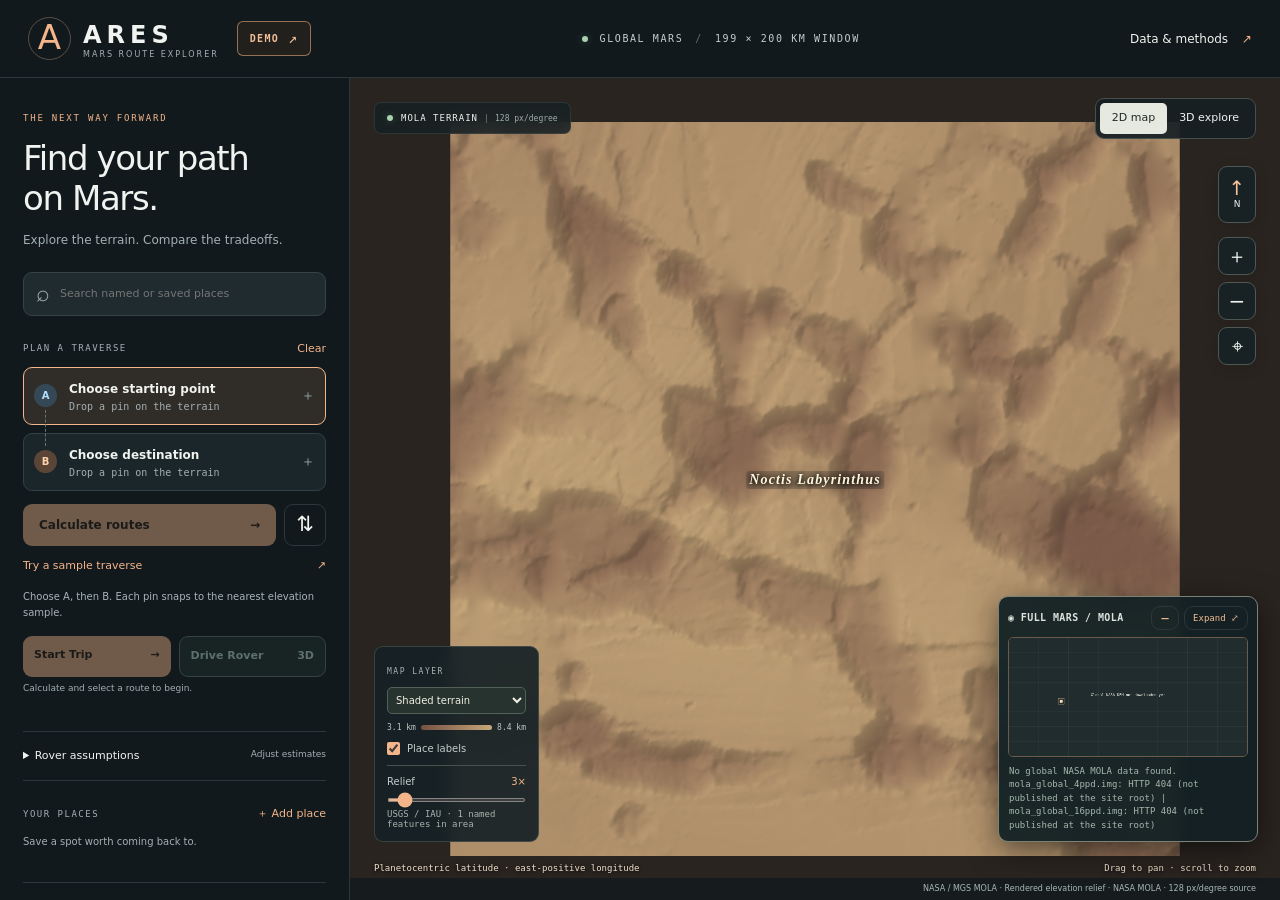
==== commit 9e8a7bdf: "Add files via upload" ====
--- a/index.html
+++ b/index.html
@@ -4,9 +4,18 @@
 <meta charset="utf-8"><meta name="viewport" content="width=device-width,initial-scale=1">
 <meta name="theme-color" content="#11191c"><title>ARES V6 · Mars route explorer</title>
 <link rel="stylesheet" href="style.css"><script defer src="bridge.js?v=6.1.1"></script><script defer src="app.js?v=6.1.1"></script>
+<style>
+.ares-brand-actions{display:flex;align-items:center;gap:18px;flex-shrink:0}
+.ares-demo-link{display:inline-flex;align-items:center;gap:9px;padding:9px 12px;border:1px solid #e0a57a9c;border-radius:6px;background:#31281f88;color:#efbd96;text-decoration:none;font:700 10px ui-monospace,Consolas,monospace;letter-spacing:.13em;white-space:nowrap;transition:background .2s,border-color .2s,transform .2s}
+.ares-demo-link span{font-size:15px;font-weight:400;line-height:1}
+.ares-demo-link:hover{background:#4b382b;border-color:#f4c398;transform:translateY(-1px)}
+.ares-demo-link:focus-visible{outline:2px solid #f1c19e;outline-offset:3px}
+@media(max-width:720px){.ares-brand-actions{gap:10px}.ares-demo-link{padding:7px 8px;font-size:9px;gap:4px}.ares-demo-link span{font-size:12px}}
+@media(max-width:380px){.ares-brand-actions{gap:7px}.ares-demo-link{padding:6px 7px;font-size:8px}.brand strong{font-size:18px}}
+</style>
 </head>
 <body>
-<header class="topbar"><a class="brand" href="./" aria-label="ARES home"><span class="brandmark">A</span><strong>ARES<span>MARS ROUTE EXPLORER</span></strong></a><div class="mission"><span class="live-dot"></span> NOCTIS LABYRINTHUS <span class="divider">/</span> <span id="extent">GLOBAL MARS · REGIONAL ROUTING</span></div><button id="aboutBtn" class="subtle">Data & methods <span>↗</span></button></header>
+<header class="topbar"><div class="ares-brand-actions"><a class="brand" href="./" aria-label="ARES home"><span class="brandmark">A</span><strong>ARES<span>MARS ROUTE EXPLORER</span></strong></a><a class="ares-demo-link" href="./DEMO.html" aria-label="Open the ARES interactive presentation">DEMO <span aria-hidden="true">↗</span></a></div><div class="mission"><span class="live-dot"></span> NOCTIS LABYRINTHUS <span class="divider">/</span> <span id="extent">GLOBAL MARS · REGIONAL ROUTING</span></div><button id="aboutBtn" class="subtle">Data & methods <span>↗</span></button></header>
 <main>
 <aside class="sidebar">
 <div class="intro"><span class="eyebrow">THE NEXT WAY FORWARD</span><h1>Find your path<br>on Mars.</h1><p>Explore the terrain. Compare the tradeoffs.</p></div>
